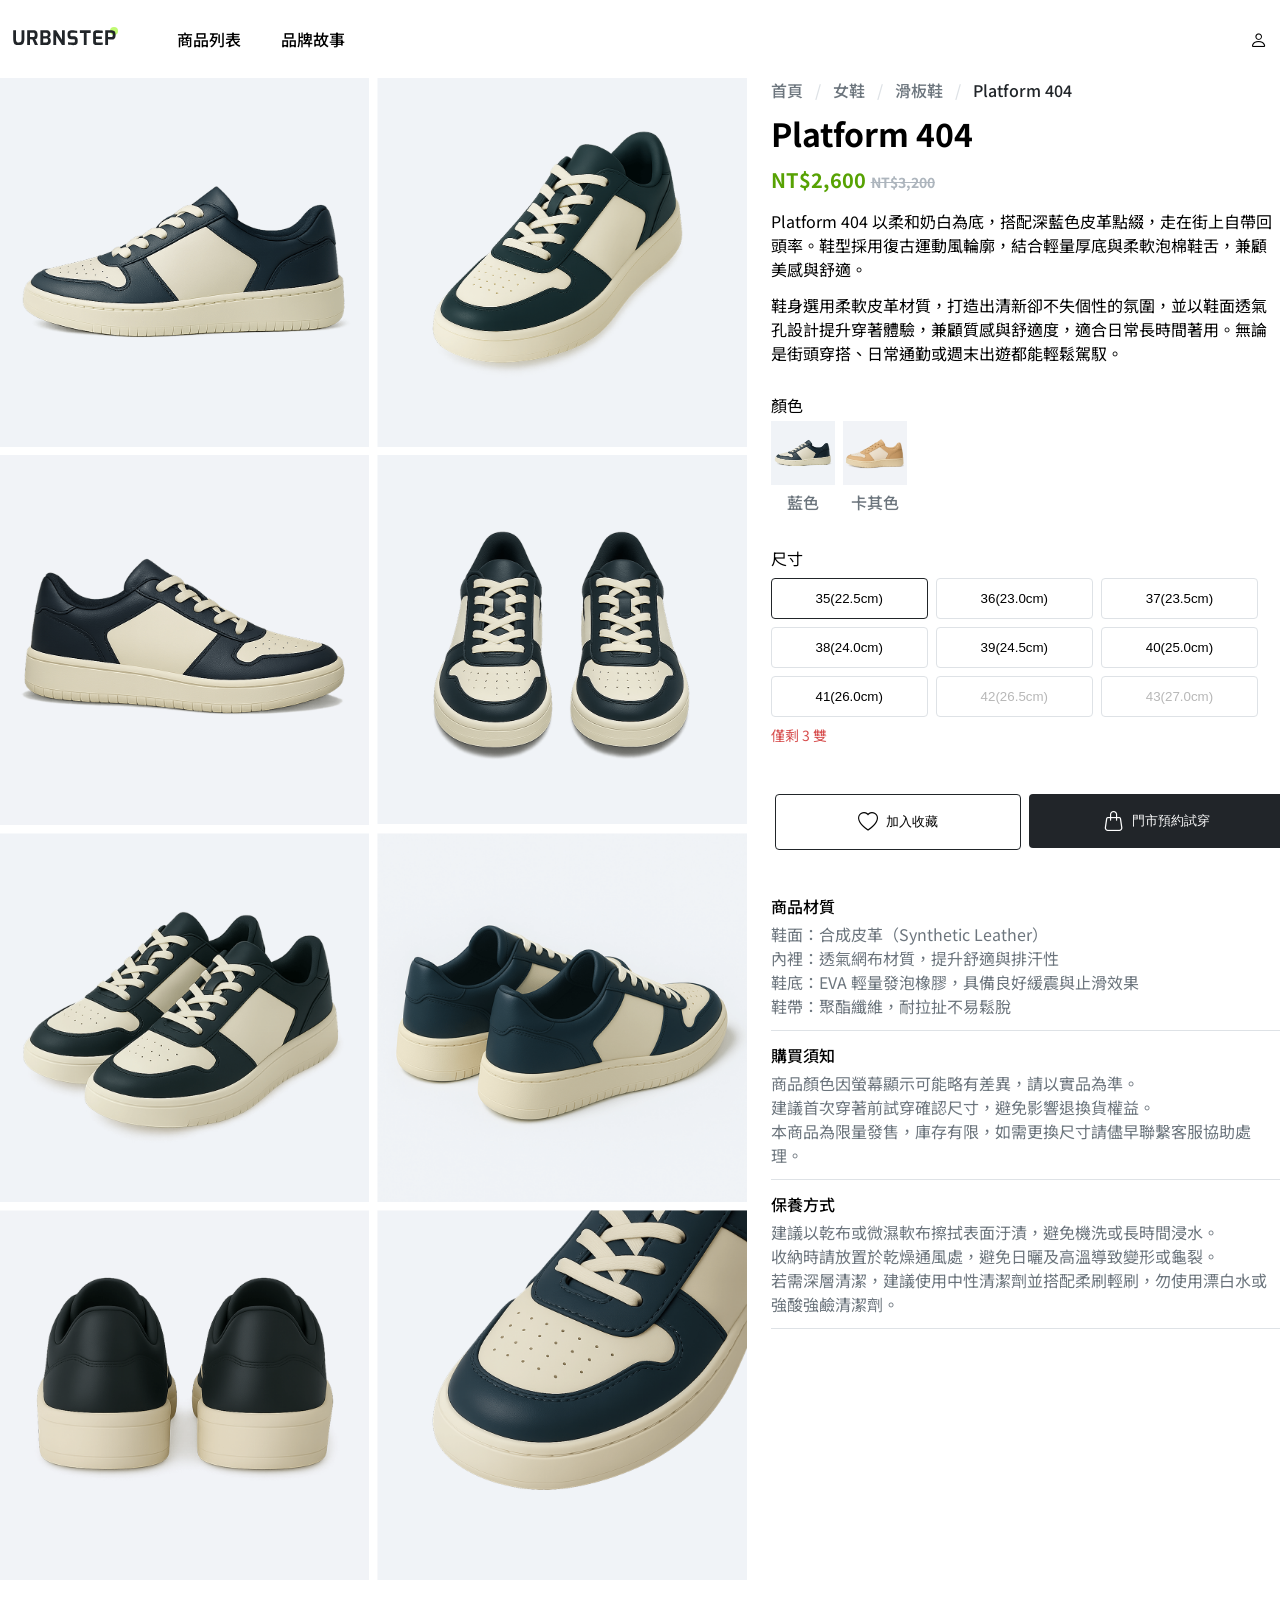
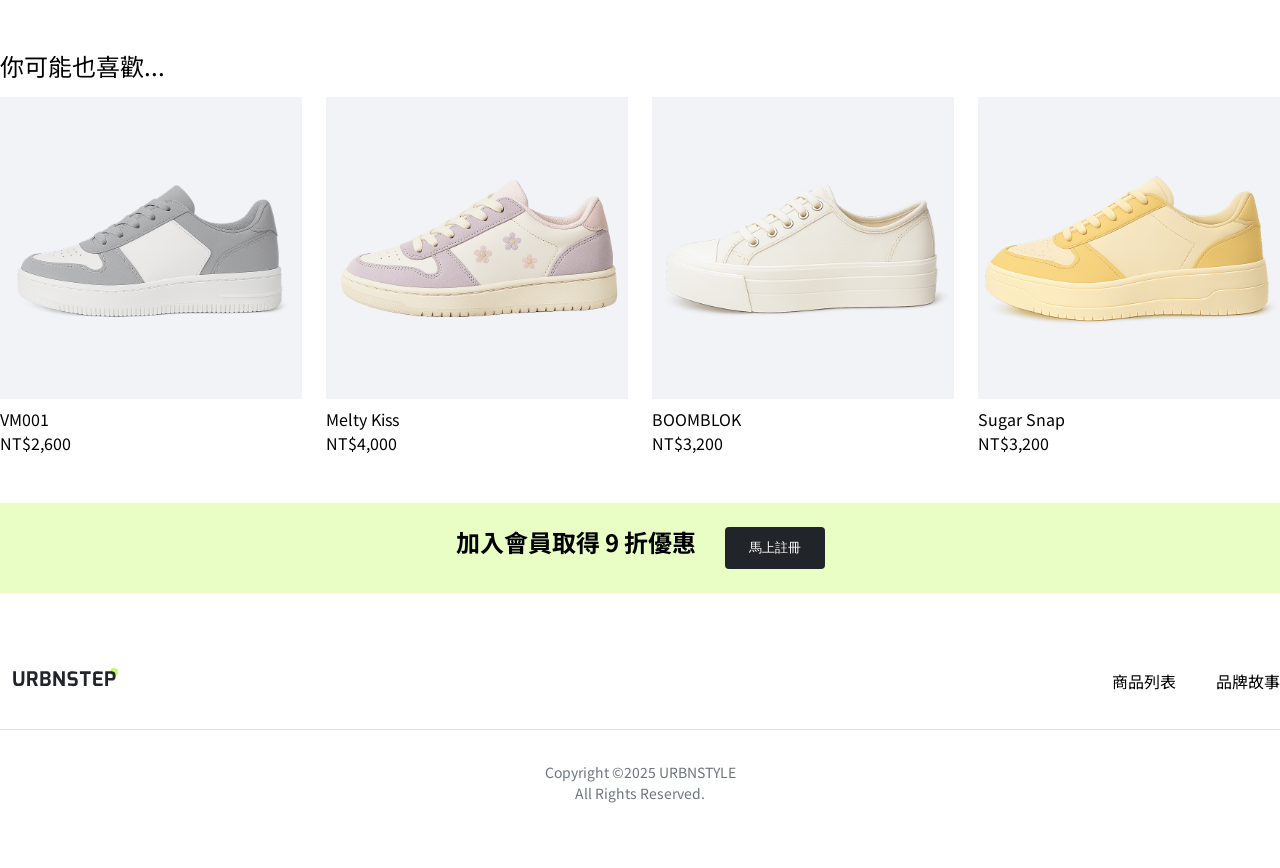
==== product_details.html @ 8385178f "first commit" ====
<!doctype html>
<html lang="en">
  <head>
    <meta charset="UTF-8" />
    <meta name="viewport" content="width=device-width, initial-scale=1.0" />
    <title>產品詳情頁</title>
    <link rel="stylesheet" href="./css/reset.css" />
    <link rel="stylesheet" href="./css/product_details.css" />
    <link rel="stylesheet" href="./css/all.css" />
    <link rel="stylesheet" href="./css/color.css" />
    <link rel="stylesheet" href="./css/font.css" />
    <link rel="stylesheet" href="./css/button.css" />
    <link rel="preconnect" href="https://fonts.googleapis.com" />
    <link rel="preconnect" href="https://fonts.gstatic.com" crossorigin />
    <link
      href="https://fonts.googleapis.com/css2?family=Noto+Sans+TC:wght@100..900&display=swap"
      rel="stylesheet"
    />
    <link
      rel="stylesheet"
      href="https://cdn.jsdelivr.net/npm/bootstrap-icons@1.13.1/font/bootstrap-icons.min.css"
    />
  </head>
  <body>
    <header class="header">
      <div
        class="container d-flex py-16 align-items-center justify-content-between"
      >
        <div class="d-flex">
          <img
            class="me-48 p8-12"
            src="/pic/product_list/logo.svg"
            alt="logo"
          />
          <ul class="d-flex align-items-center fz-md fw-500">
            <li class="pe-40">商品列表</li>
            <li>品牌故事</li>
          </ul>
        </div>
        <div>
          <i class="bi bi-person p-12 fz-18"></i>
        </div>
      </div>
    </header>
    <main class="container">
      <div class="row mb-64">
        <!-- 左邊圖片 -->
        <div class="col-7">
          <div class="row product-row">
            <div class="col-6 mb-8">
              <img
                class="img px-4"
                src="./pic/product_details/1.png"
                alt="鞋子1"
              />
            </div>
            <div class="col-6 mb-8">
              <img
                class="img px-4"
                src="./pic/product_details/2.png"
                alt="鞋子2"
              />
            </div>
            <div class="col-6 mb-8">
              <img
                class="img px-4"
                src="./pic/product_details/3.png"
                alt="鞋子3"
              />
            </div>
            <div class="col-6 mb-8">
              <img
                class="img px-4"
                src="./pic/product_details/4.png"
                alt="鞋子4"
              />
            </div>
            <div class="col-6 mb-8">
              <img
                class="img px-4"
                src="./pic/product_details/5.png"
                alt="鞋子5"
              />
            </div>
            <div class="col-6 mb-8">
              <img
                class="img px-4"
                src="./pic/product_details/6.png"
                alt="鞋子6"
              />
            </div>
            <div class="col-6 mb-8">
              <img
                class="img px-4"
                src="./pic/product_details/7.png"
                alt="鞋子7"
              />
            </div>
            <div class="col-6 mb-8">
              <img
                class="img px-4"
                src="./pic/product_details/8.png"
                alt="鞋子8"
              />
            </div>
          </div>
        </div>
        <!-- 右邊介紹下單 -->
        <div class="col-5 ps-24">
          <!-- 上方索引 -->
          <ul class="fz-md fw-500 d-flex mb-12">
            <li>
              <a class="neutral-600" href="#">首頁</a
              ><span class="px-12 neutral-300">/</span>
            </li>
            <li>
              <a class="neutral-600" href="#">女鞋</a
              ><span class="px-12 neutral-300">/</span>
            </li>
            <li>
              <a class="neutral-600" href="#">滑板鞋</a
              ><span class="px-12 neutral-300">/</span>
            </li>
            <li><a class="neutral-900" href="#">Platform 404</a></li>
          </ul>
          <h2 class="h2 fw-700 mb-16">Platform 404</h2>
          <h5 class="h5 primary-400 fw-700 me-8 mb-16">
            NT$2,600 <span class="unable fz-sm">NT$3,200</span>
          </h5>
          <p class="fz-md fw-400 mb-12">
            Platform 404
            以柔和奶白為底，搭配深藍色皮革點綴，走在街上自帶回頭率。鞋型採用復古運動風輪廓，結合輕量厚底與柔軟泡棉鞋舌，兼顧美感與舒適。
          </p>
          <p class="fz-md fw-400 mb-32">
            鞋身選用柔軟皮革材質，打造出清新卻不失個性的氛圍，並以鞋面透氣孔設計提升穿著體驗，兼顧質感與舒適度，適合日常長時間著用。無論是街頭穿搭、日常通勤或週末出遊都能輕鬆駕馭。
          </p>
          <!-- 顏色 -->
          <div class="mb-32">
            <p class="mb-8">顏色</p>
            <div class="d-flex">
              <div class="me-8">
                <img
                  class="color-img mb-4"
                  src="./pic/product_details/1.png"
                  alt="鞋子1"
                />
                <p class="text-center neutral-600 fz-md fw-500">藍色</p>
              </div>
              <div>
                <img
                  class="color-img mb-4"
                  src="./pic/product_list/2.png"
                  alt="鞋子2"
                />
                <p class="text-center neutral-600 fz-md fw-500">卡其色</p>
              </div>
            </div>
          </div>
          <!-- 尺寸 -->
          <div class="mb-48">
            <p class="fz-md mb-8">尺寸</p>
            <div class="row size-row pe-30">
              <div class="col-4 px-4 pb-8">
                <button class="but-det">35(22.5cm)</button>
              </div>
              <div class="col-4 px-4 pb-8">
                <button class="but-det-other">36(23.0cm)</button>
              </div>
              <div class="col-4 px-4 pb-8">
                <button class="but-det-other">37(23.5cm)</button>
              </div>
              <div class="col-4 px-4 pb-8">
                <button class="but-det-other">38(24.0cm)</button>
              </div>
              <div class="col-4 px-4 pb-8">
                <button class="but-det-other">39(24.5cm)</button>
              </div>
              <div class="col-4 px-4 pb-8">
                <button class="but-det-other">40(25.0cm)</button>
              </div>
              <div class="col-4 px-4 pb-8">
                <button class="but-det-other">41(26.0cm)</button>
              </div>
              <div class="col-4 px-4 pb-8">
                <button class="but-det-other" disabled>42(26.5cm)</button>
              </div>
              <div class="col-4 px-4 pb-8">
                <button class="but-det-other" disabled>43(27.0cm)</button>
              </div>
            </div>
            <p class="fz-sm danger-300">僅剩 3 雙</p>
          </div>
          <!-- 收藏預約按鈕 -->
          <div class="row mb-32">
            <div class="col-6 pe-8">
              <button class="but-det fz-md fw-500">
                <i class="bi bi-heart fz-20 pe-8"></i>加入收藏
              </button>
            </div>
            <div class="col-6">
              <button class="but-black fz-md fw-500">
                <i class="bi bi-handbag fz-20 pe-8"></i>門市預約試穿
              </button>
            </div>
          </div>
          <!-- 下方簡介 -->
          <div class="py-12 fz-md border-bottom">
            <p class="fw-500 mb-4">商品材質</p>
            <p class="neutral-600">鞋面：合成皮革（Synthetic Leather）</p>
            <p class="neutral-600">內裡：透氣網布材質，提升舒適與排汗性</p>
            <p class="neutral-600">
              鞋底：EVA 輕量發泡橡膠，具備良好緩震與止滑效果
            </p>
            <p class="neutral-600">鞋帶：聚酯纖維，耐拉扯不易鬆脫</p>
          </div>
          <div class="py-12 fz-md border-bottom">
            <p class="fw-500 mb-4">購買須知</p>
            <p class="neutral-600">
              商品顏色因螢幕顯示可能略有差異，請以實品為準。
            </p>
            <p class="neutral-600">
              建議首次穿著前試穿確認尺寸，避免影響退換貨權益。
            </p>
            <p class="neutral-600">
              本商品為限量發售，庫存有限，如需更換尺寸請儘早聯繫客服協助處理。
            </p>
          </div>
          <div class="py-12 fz-md border-bottom">
            <p class="fw-500 mb-4">保養方式</p>
            <p class="neutral-600">
              建議以乾布或微濕軟布擦拭表面汙漬，避免機洗或長時間浸水。
            </p>
            <p class="neutral-600">
              收納時請放置於乾燥通風處，避免日曬及高溫導致變形或龜裂。
            </p>
            <p class="neutral-600">
              若需深層清潔，建議使用中性清潔劑並搭配柔刷輕刷，勿使用漂白水或強酸強鹼清潔劑。
            </p>
          </div>
          <div></div>
          <div></div>
        </div>
      </div>
      <div class="my-48">
        <h4 class="h4 mb-16">你可能也喜歡...</h4>
        <div class="row like-row">
          <div class="col-3 px-12">
            <img class="img mb-12" src="./pic/product_list/3.png" alt="鞋子1" />
            <h6 class="h6 mb-4">VM001</h6>
            <p class="fz-md">NT$2,600</p>
          </div>
          <div class="col-3 px-12">
            <img class="img mb-12" src="./pic/product_list/4.png" alt="鞋子4" />
            <h6 class="h6 mb-4">Melty Kiss</h6>
            <p class="fz-md">NT$4,000</p>
          </div>
          <div class="col-3 px-12">
            <img class="img mb-12" src="./pic/product_list/5.png" alt="鞋子5" />
            <h6 class="h6 mb-4">BOOMBLOK</h6>
            <p class="fz-md">NT$3,200</p>
          </div>
          <div class="col-3 px-12">
            <img class="img mb-12" src="./pic/product_list/8.png" alt="鞋子8" />
            <h6 class="h6 mb-4">Sugar Snap</h6>
            <p class="fz-md">NT$3,200</p>
          </div>
        </div>
      </div>
    </main>
    <!-- 馬上註冊 -->
    <h4 class="text-center h4 fw-700 bg-primary-200">
      加入會員取得 9 折優惠 <button class="ms-24 but-register">馬上註冊</button>
    </h4>
    <!-- 最底下 -->
    <footer class="container my-64">
      <div class="d-flex justify-content-between pb-24 border-bottom">
        <div>
          <img class="p8-12" src="/pic/product_list/logo.svg" alt="logo" />
        </div>
        <div>
          <ul class="d-flex justify-content-between fz-md py-12">
            <li class="me-40"><a href="#"></a>商品列表</li>
            <li><a href="#"></a>品牌故事</li>
          </ul>
        </div>
      </div>
      <div class="text-center fz-sm fw-400 neutral-600">
        <p class="pt-32">Copyright ©2025 URBNSTYLE</p>
        <p>All Rights Reserved.</p>
      </div>
    </footer>
  </body>
</html>
---- css/product_details.css ----
.product-row{
    margin-right: -4px;
    margin-left: -4px;
}
.color-img{
    max-width: 64px;
    max-height: 64px;
}
.size-row{
    margin-right: -8px;
    margin-left: -8px;
}
.like-row{
    margin-right: -12px;
    margin-left: -12px;
}
---- css/all.css ----
*,
*::before,
*::after {
    box-sizing: border-box;
}
body{
    font-family: "Noto Sans TC", sans-serif;
}
a{
    text-decoration: none;
}
.border-bottom{
    border-bottom: 1px solid #DEE2E6;
}
.unable{
    text-decoration: line-through;
    color: #ADB5BD;
}
.disabled {
    color: #adb5bd;
    pointer-events: none;
    cursor: default;
}
.img{
    width: 100%;
    display: block;
}
.container{
    margin: 0 auto;
    width: 100%;
    max-width: 1296px;
}
.d-flex{
    display:flex;
}
.justify-content-center{
    justify-content: center;
}
.align-items-center{
    align-items: center;
}
.justify-content-between{
    justify-content:space-between;
}
.row{
    display:flex;
    flex-wrap:wrap;
}
.col-2{
    width: calc(100%/12*2);
}
.col-3{
    width: calc(100%/12*3);
}
.col-4{
    width: calc(100%/12*4);
}
.col-5{
    width: calc(100%/12*5);
}
.col-6{
    width: calc(100%/12*6);
}
.col-7{
    width: calc(100%/12*7);
}
.col-10{
    width:calc(100%/12*10);
}




.p-12{
    padding: 12px;
}
.px-4{
    padding-right: 4px;
    padding-left: 4px;
}
.px-12{
    padding-right: 12px;
    padding-left: 12px;
}
.py-8{
    padding-top: 8px;
    padding-bottom: 8px;
}
.py-12{
    padding-top: 12px;
    padding-bottom: 12px;
}
.py-16{
    padding-top: 16px;
    padding-bottom: 16px;
}
.pt-32{
    padding-top: 32px;
}
.pb-8{
    padding-bottom: 8px;
}
.pb-24{
    padding-bottom: 24px;
}
.ps-24{
    padding-left: 24px;
}
.pe-8{
    padding-right: 8px;
}
.pe-30{
    padding-right: 30px;
}
.pe-40{
    padding-right: 40px;
}
.pe-48{
    padding-right: 48px;
}
.ms-24{
    margin-left: 24px;
}
.me-8{
    margin-right: 8px;
}
.me-12{
    margin-right: 12px;
}
.me-24{
    margin-right: 24px;
}
.me-40{
    margin-right: 40px;
}
.me-48{
    margin-right: 48px;
}
.mb-4{
    margin-bottom: 4px;
}
.mb-8{
    margin-bottom: 8px;
}
.mb-12{
    margin-bottom: 12px;
}
.mb-16{
    margin-bottom: 16px;
}
.mb-24{
    margin-bottom: 24px;
}
.mb-32{
    margin-bottom: 32px;
}
.mb-48{
    margin-bottom: 48px;
}
.mb-64{
    margin-bottom: 64px;
}
.my-48{
    margin-top: 48px;
    margin-bottom: 48px;
}
.my-64{
    margin-top: 64px;
    margin-bottom: 64px;
}
---- css/color.css ----
.neutral-100{
    color: #F8F9FA;
}
.neutral-200{
    color: #E9ECEF;
}
.neutral-300{
    color: #DEE2E6;
}
.neutral-400{
    color: #CED4DA;
}
.neutral-500{
    color: #ADB5BD;
}
.neutral-600{
    color: #6C757D;
}
.neutral-700{
    color: #495057;
}
.neutral-800{
    color: #343A40;
}
.neutral-900{
    color: #212529;
}
.primary-100{
color: #F5FEE7;
}
.primary-200{
color: #E8FEC5;
}
.primary-300{
color: #C0FA73;
}
.primary-400{
    color: #57A203;
}
.primary-500{
color: #477A11;
} 
.danger-100{
    color: #FCF1F1;
}
.danger-200{
    color: #EBA7A7;
}
.danger-300{
    color: #D74F4F;
}
.warning-100{
    color: #FEF6EC;
}
.warning-200{
    color: #F9C588;
}
.warning-300{
    color: #F38B12;
}
.success-100{
    color: #EFF8F4;
}
.success-200{
    color: #9AD1BA;
}
.success-300{
    color: #36A375;
}
.info-100{
    color: #EEF5FC;
}
.info-200{
    color: #97C3ED;
}
.info-300{
    color: #3087DB;
} 
.bg-primary-300{
    background: #C0FA73;
}
.bg-primary-200{
    background: #E8FEC5;
}
---- css/font.css ----
.text-center{
    text-align: center;
}
.fz-dis1{
    font-size: 64px;
    line-height: 1.2;
}
.fz-dis2{
    font-size: 48px;
    line-height: 1.2;
}
.h1{
    font-size: 40px;
    line-height: 1.2;
}
.h2{
    font-size: 32px;
    line-height: 1.2;
}
.h3{
    font-size: 28px;
    line-height: 1.2;
}
.h4{
    font-size: 24px;
    line-height: 1.2;
}
.h5{
    font-size: 20px;
    line-height: 1.2;
}
.fz-lg{
    font-size: 20px;
    line-height: 1.5;
}
.fz-md{
    line-height: 1.5;
}
.fz-sm{
    font-size: 14px;
    line-height: 1.5;
}
.fz-xs{
    font-size: 12px;
    line-height: 1.5;
}
.fz-18{
    font-size: 18px;
}
.fw-400{
    font-weight: 400;
}
.fw-500{
    font-weight: 500;
}
.fw-700{
    font-weight: 700;
}
.fz-20{
    font-size: 20px;
}
---- css/button.css ----
.but-register{
    color: white;
    padding: 12px 24px;
    border:none;
    background: #212529;
    border-radius: 4px;
    margin-top: 24px;
    margin-bottom: 24px;
}
.but-det{
    display: flex;
    justify-content: center; 
    align-items: center;     
    padding-top: 12px;
    padding-bottom: 12px;
    width: 100%;
    border-radius: 4px;
    border: 1px solid #212529;
    background: none;
    margin-right: 4px;
    margin-left: 4px;
}
.but-det-other{
    padding-top: 12px;
    padding-bottom: 12px;
    width: 100%;
    border-radius: 4px;
    border: 1px solid #DEE2E6;
    background: none;
    margin-right: 4px;
    margin-left: 4px;
}
.but-det-disabled{
    padding-top: 12px;
    padding-bottom: 12px;
    width: 100%;
    border-radius: 4px;
    border: 1px solid #DEE2E6;
    background: none;
    margin-right: 4px;
    margin-left: 4px;
}
.but-black{
    display: flex;
    justify-content: center; 
    align-items: center;     
    padding-top: 12px;
    padding-bottom: 12px;
    width: 100%;
    border-radius: 4px;
    border: none;
    background: #212529;
    margin-right: 4px;
    margin-left: 4px;
    color: white;
}
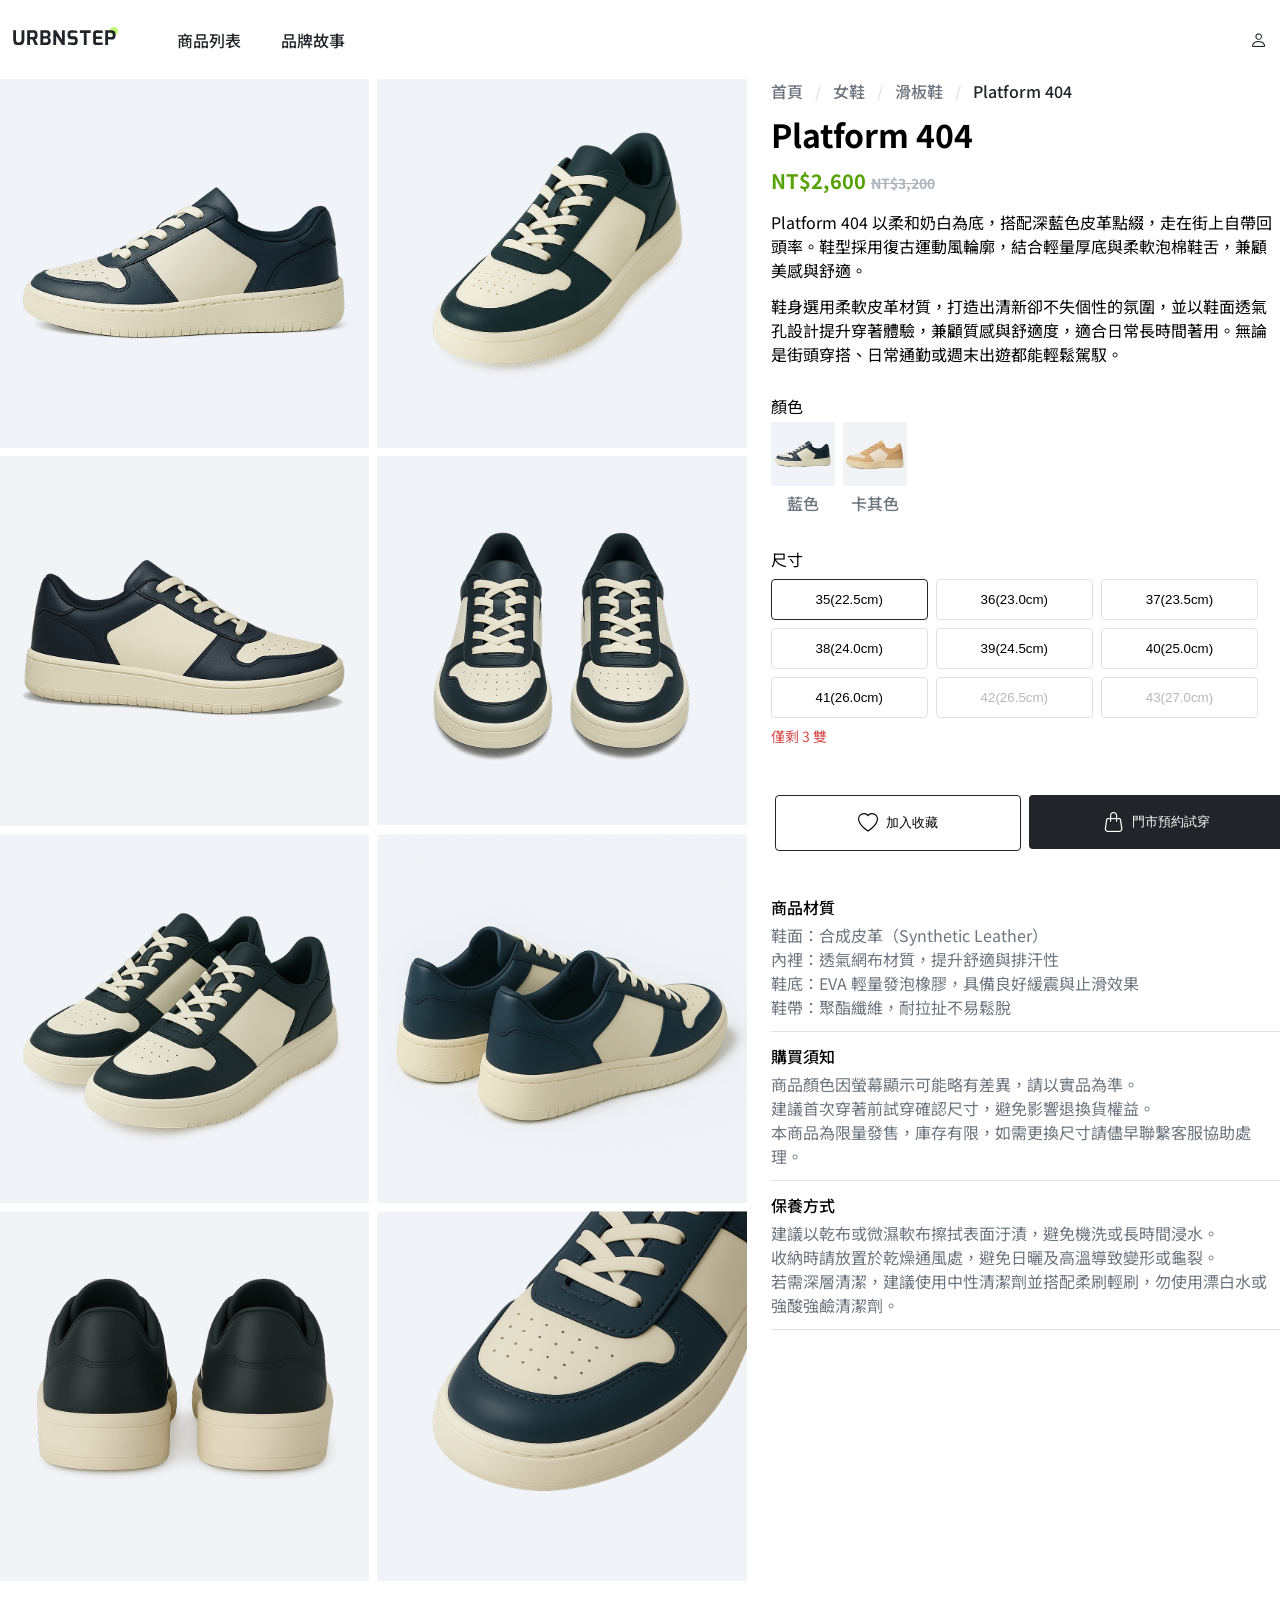
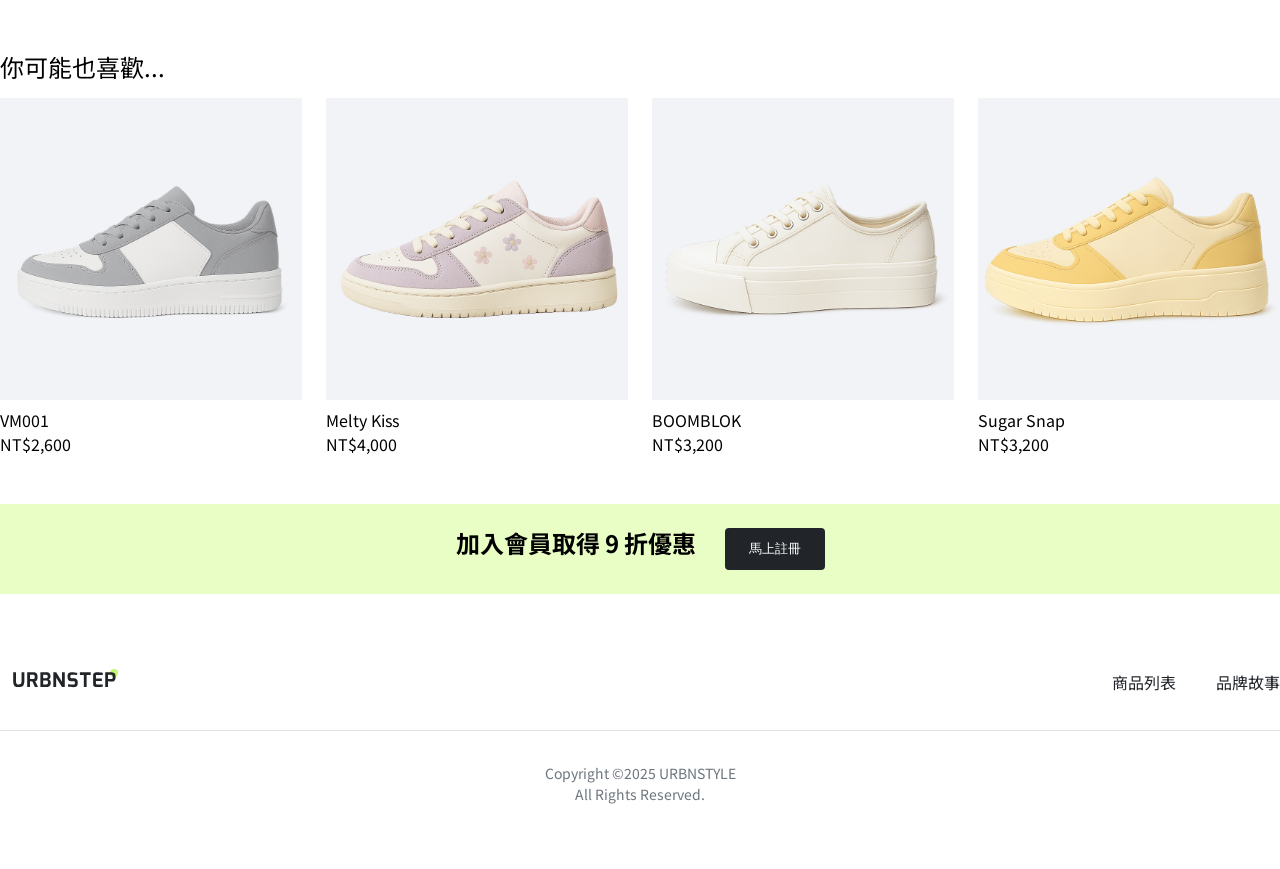
==== commit b13a37dd: "新增index 修改a" ====
--- a/product_details.html
+++ b/product_details.html
@@ -27,18 +27,19 @@
         class="container d-flex py-16 align-items-center justify-content-between"
       >
         <div class="d-flex">
-          <img
-            class="me-48 p8-12"
-            src="/pic/product_list/logo.svg"
-            alt="logo"
-          />
+          <a href="./index.html"
+            ><img
+              class="me-48 p8-12"
+              src="/pic/product_list/logo.svg"
+              alt="logo"
+          /></a>
           <ul class="d-flex align-items-center fz-md fw-500">
-            <li class="pe-40">商品列表</li>
-            <li>品牌故事</li>
+            <li class="pe-40"><a class="neutral-900" href="./product_list.html">商品列表</a></li>
+            <li><a class="neutral-900" href="#">品牌故事</a></li>
           </ul>
         </div>
         <div>
-          <i class="bi bi-person p-12 fz-18"></i>
+          <a href="#"><i class="bi bi-person p-12 fz-18"></i></a>
         </div>
       </div>
     </header>
@@ -275,12 +276,12 @@
     <footer class="container my-64">
       <div class="d-flex justify-content-between pb-24 border-bottom">
         <div>
-          <img class="p8-12" src="/pic/product_list/logo.svg" alt="logo" />
+          <a href="./index.html"><img class="p8-12" src="/pic/product_list/logo.svg" alt="logo" /></a>
         </div>
         <div>
           <ul class="d-flex justify-content-between fz-md py-12">
-            <li class="me-40"><a href="#"></a>商品列表</li>
-            <li><a href="#"></a>品牌故事</li>
+            <li class="me-40"><a href="./product_list.html">商品列表</a></li>
+            <li><a href="#">品牌故事</a></li>
           </ul>
         </div>
       </div>
--- a/css/all.css
+++ b/css/all.css
@@ -8,6 +8,10 @@
 }
 a{
     text-decoration: none;
+    color: #212529;
+}
+a:hover{
+    color: #F38B12;
 }
 .border-bottom{
     border-bottom: 1px solid #DEE2E6;
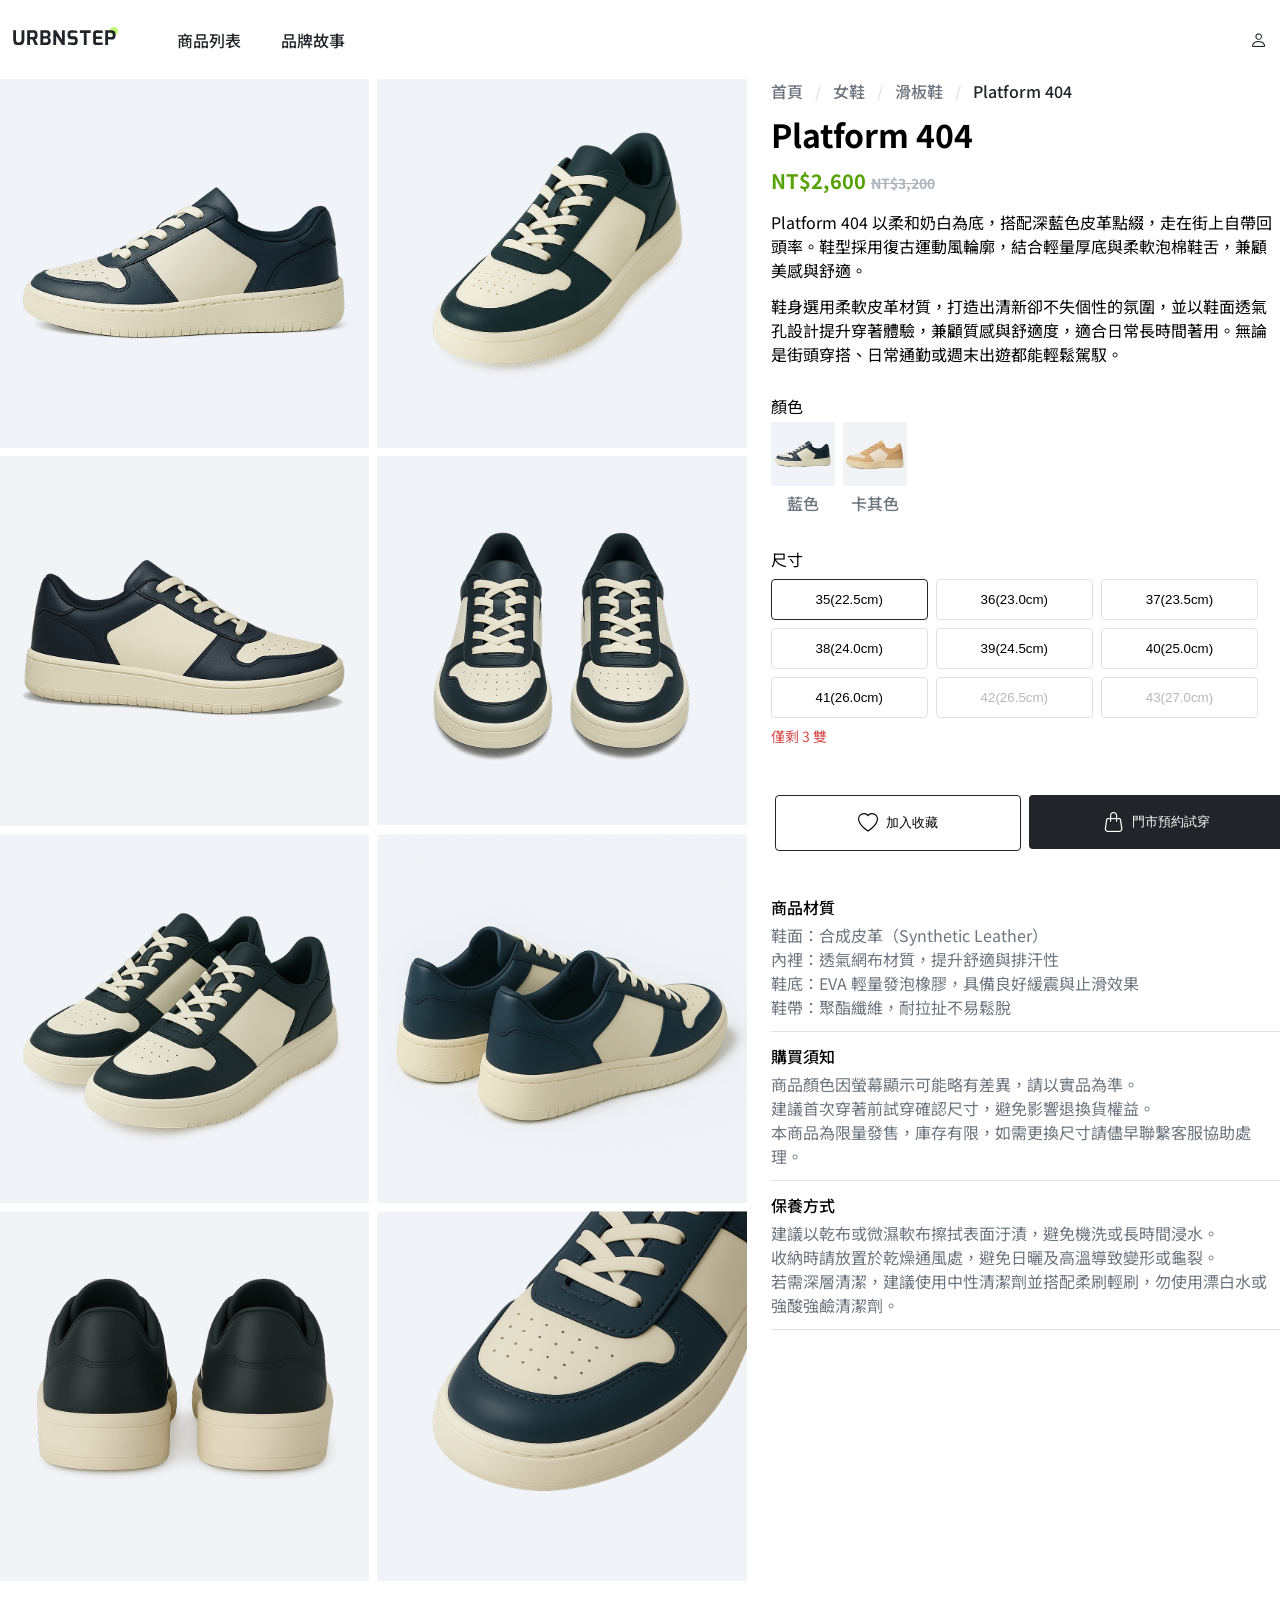
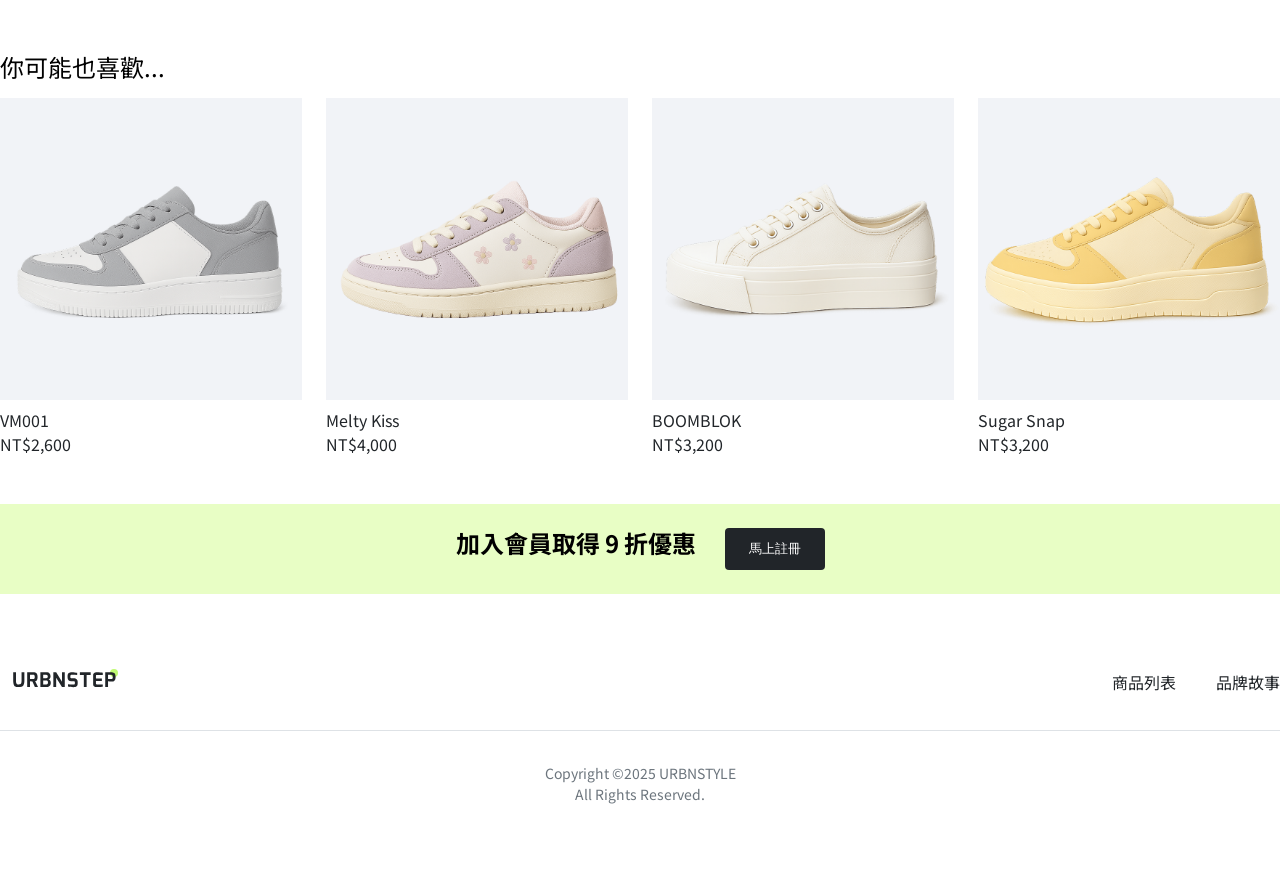
==== commit f51d912c: "修改助教三點，合併品牌故事" ====
--- a/product_details.html
+++ b/product_details.html
@@ -30,12 +30,14 @@
           <a href="./index.html"
             ><img
               class="me-48 p8-12"
-              src="/pic/product_list/logo.svg"
+              src="./pic/product_list/logo.svg"
               alt="logo"
           /></a>
           <ul class="d-flex align-items-center fz-md fw-500">
-            <li class="pe-40"><a class="neutral-900" href="./product_list.html">商品列表</a></li>
-            <li><a class="neutral-900" href="#">品牌故事</a></li>
+            <li class="pe-40">
+              <a class="neutral-900" href="./product_list.html">商品列表</a>
+            </li>
+            <li><a class="neutral-900" href="./story.html">品牌故事</a></li>
           </ul>
         </div>
         <div>
@@ -140,20 +142,24 @@
             <p class="mb-8">顏色</p>
             <div class="d-flex">
               <div class="me-8">
-                <img
-                  class="color-img mb-4"
-                  src="./pic/product_details/1.png"
-                  alt="鞋子1"
-                />
-                <p class="text-center neutral-600 fz-md fw-500">藍色</p>
+                <a href="#"
+                  ><img
+                    class="color-img mb-4"
+                    src="./pic/product_details/1.png"
+                    alt="鞋子1"
+                  />
+                  <p class="text-center neutral-600 fz-md fw-500">藍色</p></a
+                >
               </div>
               <div>
-                <img
-                  class="color-img mb-4"
-                  src="./pic/product_list/2.png"
-                  alt="鞋子2"
-                />
-                <p class="text-center neutral-600 fz-md fw-500">卡其色</p>
+                <a href="#"
+                  ><img
+                    class="color-img mb-4"
+                    src="./pic/product_list/2.png"
+                    alt="鞋子2"
+                  />
+                  <p class="text-center neutral-600 fz-md fw-500">卡其色</p></a
+                >
               </div>
             </div>
           </div>
@@ -206,64 +212,85 @@
           </div>
           <!-- 下方簡介 -->
           <div class="py-12 fz-md border-bottom">
-            <p class="fw-500 mb-4">商品材質</p>
-            <p class="neutral-600">鞋面：合成皮革（Synthetic Leather）</p>
-            <p class="neutral-600">內裡：透氣網布材質，提升舒適與排汗性</p>
-            <p class="neutral-600">
-              鞋底：EVA 輕量發泡橡膠，具備良好緩震與止滑效果
-            </p>
-            <p class="neutral-600">鞋帶：聚酯纖維，耐拉扯不易鬆脫</p>
+            <h4 class="fw-500 mb-4">商品材質</h4>
+            <ul class="neutral-600">
+              <li>鞋面：合成皮革（Synthetic Leather）</li>
+              <li>內裡：透氣網布材質，提升舒適與排汗性</li>
+              <li>鞋底：EVA 輕量發泡橡膠，具備良好緩震與止滑效果</li>
+              <li>鞋帶：聚酯纖維，耐拉扯不易鬆脫</li>
+            </ul>
           </div>
           <div class="py-12 fz-md border-bottom">
-            <p class="fw-500 mb-4">購買須知</p>
-            <p class="neutral-600">
-              商品顏色因螢幕顯示可能略有差異，請以實品為準。
-            </p>
-            <p class="neutral-600">
-              建議首次穿著前試穿確認尺寸，避免影響退換貨權益。
-            </p>
-            <p class="neutral-600">
-              本商品為限量發售，庫存有限，如需更換尺寸請儘早聯繫客服協助處理。
-            </p>
+            <h4 class="fw-500 mb-4">購買須知</h4>
+            <ul class="neutral-600">
+              <li>商品顏色因螢幕顯示可能略有差異，請以實品為準。</li>
+              <li>建議首次穿著前試穿確認尺寸，避免影響退換貨權益。</li>
+              <li>
+                本商品為限量發售，庫存有限，如需更換尺寸請儘早聯繫客服協助處理。
+              </li>
+            </ul>
           </div>
           <div class="py-12 fz-md border-bottom">
-            <p class="fw-500 mb-4">保養方式</p>
-            <p class="neutral-600">
-              建議以乾布或微濕軟布擦拭表面汙漬，避免機洗或長時間浸水。
-            </p>
-            <p class="neutral-600">
-              收納時請放置於乾燥通風處，避免日曬及高溫導致變形或龜裂。
-            </p>
-            <p class="neutral-600">
-              若需深層清潔，建議使用中性清潔劑並搭配柔刷輕刷，勿使用漂白水或強酸強鹼清潔劑。
-            </p>
+            <h4 class="fw-500 mb-4">保養方式</h4>
+            <ul class="neutral-600">
+              <li>建議以乾布或微濕軟布擦拭表面汙漬，避免機洗或長時間浸水。</li>
+              <li>收納時請放置於乾燥通風處，避免日曬及高溫導致變形或龜裂。</li>
+              <li>
+                若需深層清潔，建議使用中性清潔劑並搭配柔刷輕刷，勿使用漂白水或強酸強鹼清潔劑。
+              </li>
+            </ul>
           </div>
           <div></div>
           <div></div>
         </div>
       </div>
+      <!-- 下方可能喜歡 -->
       <div class="my-48">
         <h4 class="h4 mb-16">你可能也喜歡...</h4>
         <div class="row like-row">
           <div class="col-3 px-12">
-            <img class="img mb-12" src="./pic/product_list/3.png" alt="鞋子1" />
-            <h6 class="h6 mb-4">VM001</h6>
-            <p class="fz-md">NT$2,600</p>
+            <a href="#"
+              ><img
+                class="img mb-12"
+                src="./pic/product_list/3.png"
+                alt="鞋子1"
+              />
+              <h6 class="h6 mb-4">VM001</h6>
+              <p class="fz-md">NT$2,600</p></a
+            >
           </div>
           <div class="col-3 px-12">
-            <img class="img mb-12" src="./pic/product_list/4.png" alt="鞋子4" />
-            <h6 class="h6 mb-4">Melty Kiss</h6>
-            <p class="fz-md">NT$4,000</p>
+            <a href="#"
+              ><img
+                class="img mb-12"
+                src="./pic/product_list/4.png"
+                alt="鞋子4"
+              />
+              <h6 class="h6 mb-4">Melty Kiss</h6>
+              <p class="fz-md">NT$4,000</p></a
+            >
           </div>
           <div class="col-3 px-12">
-            <img class="img mb-12" src="./pic/product_list/5.png" alt="鞋子5" />
-            <h6 class="h6 mb-4">BOOMBLOK</h6>
-            <p class="fz-md">NT$3,200</p>
+            <a href="#">
+              <img
+                class="img mb-12"
+                src="./pic/product_list/5.png"
+                alt="鞋子5"
+              />
+              <h6 class="h6 mb-4">BOOMBLOK</h6>
+              <p class="fz-md">NT$3,200</p></a
+            >
           </div>
           <div class="col-3 px-12">
-            <img class="img mb-12" src="./pic/product_list/8.png" alt="鞋子8" />
-            <h6 class="h6 mb-4">Sugar Snap</h6>
-            <p class="fz-md">NT$3,200</p>
+            <a href="#"
+              ><img
+                class="img mb-12"
+                src="./pic/product_list/8.png"
+                alt="鞋子8"
+              />
+              <h6 class="h6 mb-4">Sugar Snap</h6>
+              <p class="fz-md">NT$3,200</p></a
+            >
           </div>
         </div>
       </div>
@@ -276,12 +303,14 @@
     <footer class="container my-64">
       <div class="d-flex justify-content-between pb-24 border-bottom">
         <div>
-          <a href="./index.html"><img class="p8-12" src="/pic/product_list/logo.svg" alt="logo" /></a>
+          <a href="./index.html"
+            ><img class="p8-12" src="./pic/product_list/logo.svg" alt="logo"
+          /></a>
         </div>
         <div>
           <ul class="d-flex justify-content-between fz-md py-12">
             <li class="me-40"><a href="./product_list.html">商品列表</a></li>
-            <li><a href="#">品牌故事</a></li>
+            <li><a href="./story.html">品牌故事</a></li>
           </ul>
         </div>
       </div>
--- a/css/all.css
+++ b/css/all.css
@@ -10,7 +10,8 @@
     text-decoration: none;
     color: #212529;
 }
-a:hover{
+a:hover,
+a:hover p{
     color: #F38B12;
 }
 .border-bottom{
@@ -68,6 +69,9 @@
 .col-7{
     width: calc(100%/12*7);
 }
+.col-8{
+    width: calc(100%/12*8);
+}
 .col-10{
     width:calc(100%/12*10);
 }
@@ -77,6 +81,9 @@
 
 .p-12{
     padding: 12px;
+}
+.p-32{
+    padding: 32px;
 }
 .px-4{
     padding-right: 4px;
@@ -98,14 +105,26 @@
     padding-top: 16px;
     padding-bottom: 16px;
 }
+.pt-8{
+    padding-top: 8px;
+}
 .pt-32{
     padding-top: 32px;
+}
+.pb-4{
+    padding-bottom: 4px;
 }
 .pb-8{
     padding-bottom: 8px;
 }
 .pb-24{
     padding-bottom: 24px;
+}
+.pb-48{
+    padding-bottom: 48px;
+}
+.ps-12{
+    padding-left: 12px;
 }
 .ps-24{
     padding-left: 24px;
@@ -124,6 +143,9 @@
 }
 .ms-24{
     margin-left: 24px;
+}
+.me-4{
+    margin-right: 4px;
 }
 .me-8{
     margin-right: 8px;
--- a/css/color.css
+++ b/css/color.css
@@ -76,9 +76,16 @@
 .info-300{
     color: #3087DB;
 } 
+.white{
+    color: white;
+}
+.bg-primary-100{
+    background: #F5FEE7;
+}
+.bg-primary-200{
+    background: #E8FEC5;
+}
 .bg-primary-300{
     background: #C0FA73;
 }
-.bg-primary-200{
-    background: #E8FEC5;
-}+
--- a/css/font.css
+++ b/css/font.css
@@ -1,3 +1,4 @@
+
 .text-center{
     text-align: center;
 }
--- a/css/button.css
+++ b/css/button.css
@@ -1,56 +1,74 @@
-.but-register{
-    color: white;
-    padding: 12px 24px;
-    border:none;
-    background: #212529;
-    border-radius: 4px;
-    margin-top: 24px;
-    margin-bottom: 24px;
+.but-register {
+  color: white;
+  padding: 12px 24px;
+  border: none;
+  background: #212529;
+  border-radius: 4px;
+  margin-top: 24px;
+  margin-bottom: 24px;
 }
-.but-det{
-    display: flex;
-    justify-content: center; 
-    align-items: center;     
-    padding-top: 12px;
-    padding-bottom: 12px;
-    width: 100%;
-    border-radius: 4px;
-    border: 1px solid #212529;
-    background: none;
-    margin-right: 4px;
-    margin-left: 4px;
+.but-register:hover {
+  background-color: #495057;
+  color: #ffffff;
 }
-.but-det-other{
-    padding-top: 12px;
-    padding-bottom: 12px;
-    width: 100%;
-    border-radius: 4px;
-    border: 1px solid #DEE2E6;
-    background: none;
-    margin-right: 4px;
-    margin-left: 4px;
+.but-det {
+  display: flex;
+  justify-content: center;
+  align-items: center;
+  padding-top: 12px;
+  padding-bottom: 12px;
+  width: 100%;
+  border-radius: 4px;
+  border: 1px solid #212529;
+  background: white;
+  margin-right: 4px;
+  margin-left: 4px;
 }
-.but-det-disabled{
-    padding-top: 12px;
-    padding-bottom: 12px;
-    width: 100%;
-    border-radius: 4px;
-    border: 1px solid #DEE2E6;
-    background: none;
-    margin-right: 4px;
-    margin-left: 4px;
+.but-det:not(:disabled):hover,
+.but-det-other:not(:disabled):hover {
+  color: #ffffff;
+  background: #212529;
 }
-.but-black{
-    display: flex;
-    justify-content: center; 
-    align-items: center;     
-    padding-top: 12px;
-    padding-bottom: 12px;
-    width: 100%;
-    border-radius: 4px;
-    border: none;
-    background: #212529;
-    margin-right: 4px;
-    margin-left: 4px;
-    color: white;
-}+.but-det-other {
+  padding-top: 12px;
+  padding-bottom: 12px;
+  width: 100%;
+  border-radius: 4px;
+  border: 1px solid #dee2e6;
+  background: none;
+  margin-right: 4px;
+  margin-left: 4px;
+}
+.but-det-disabled {
+  padding-top: 12px;
+  padding-bottom: 12px;
+  width: 100%;
+  border-radius: 4px;
+  border: 1px solid #dee2e6;
+  background: none;
+  margin-right: 4px;
+  margin-left: 4px;
+}
+.but-black {
+  display: flex;
+  justify-content: center;
+  align-items: center;
+  padding-top: 12px;
+  padding-bottom: 12px;
+  width: 100%;
+  border-radius: 4px;
+  border: none;
+  background: #212529;
+  margin-right: 4px;
+  margin-left: 4px;
+  color: white;
+}
+.but-black:hover {
+  background: #495057;
+}
+button {
+  cursor: pointer;
+}
+button:focus {
+  box-shadow: 0 0 0 3px #2125291a;
+}
